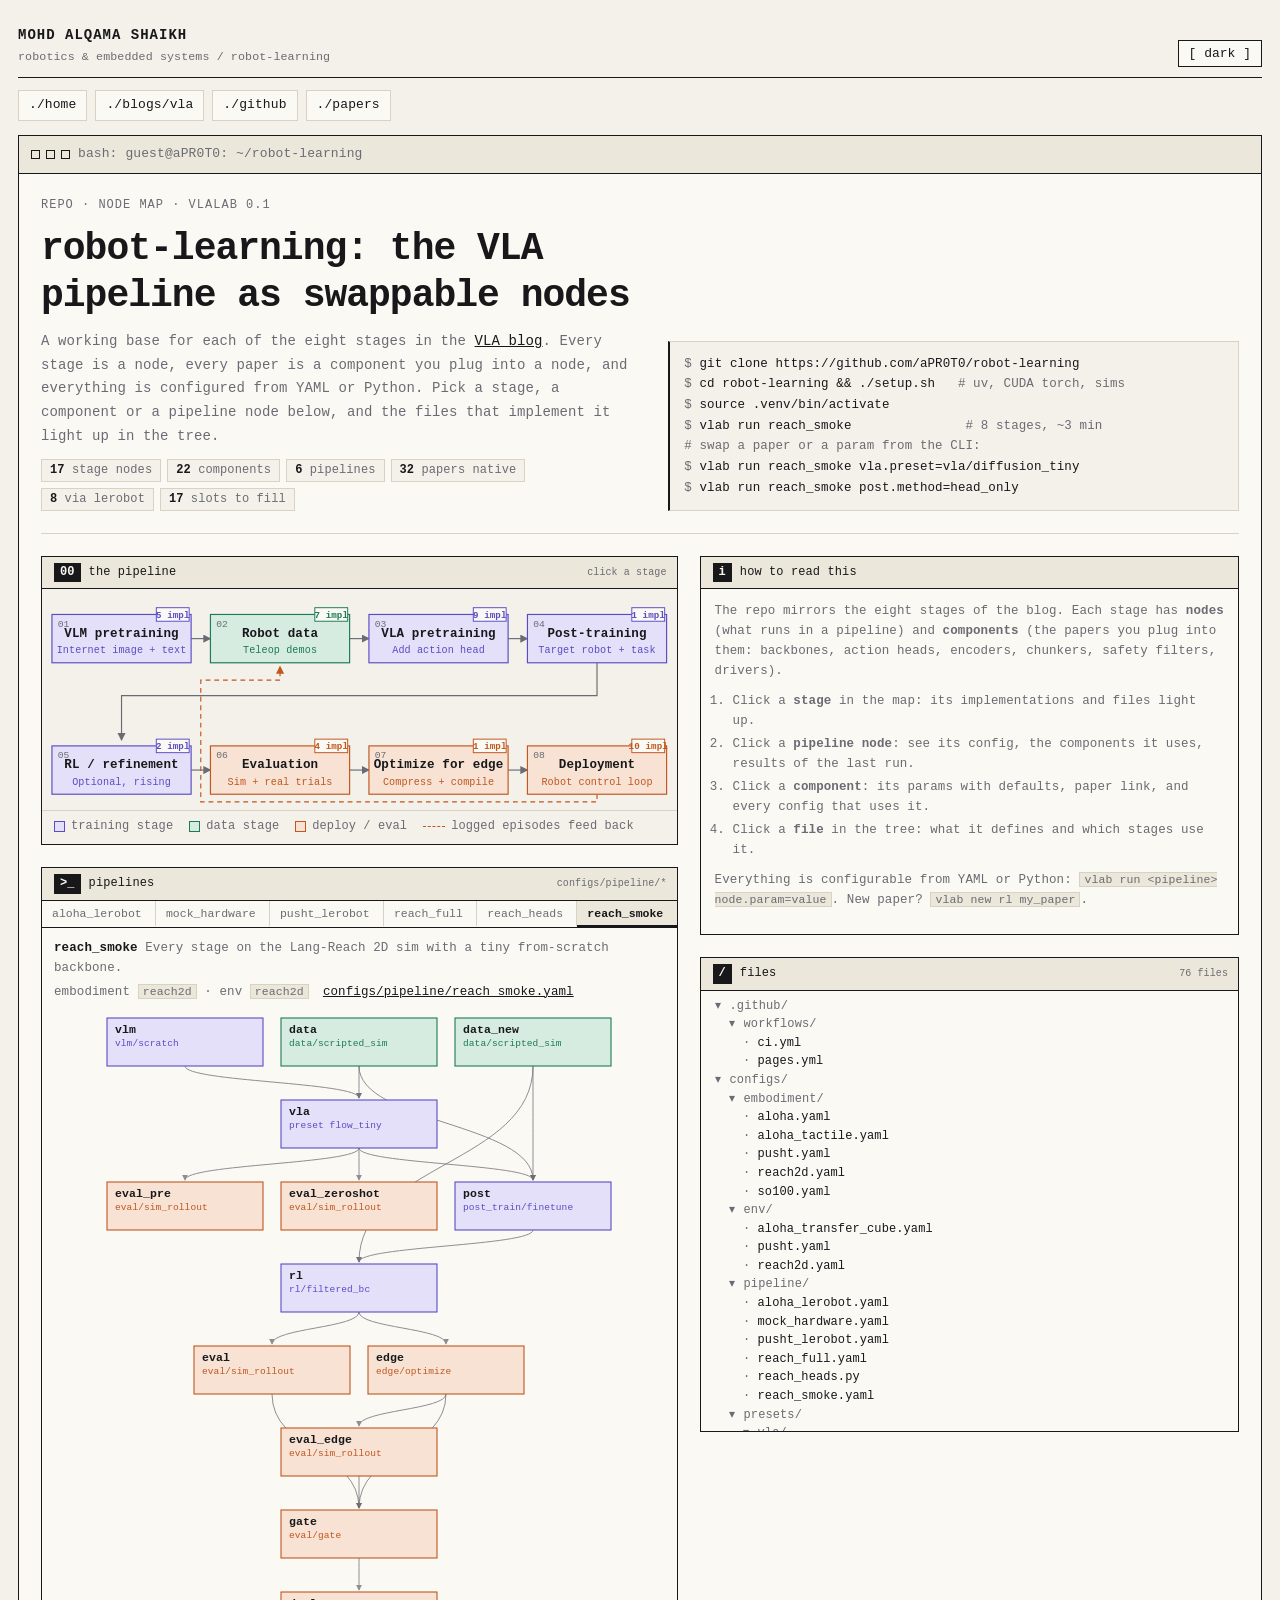
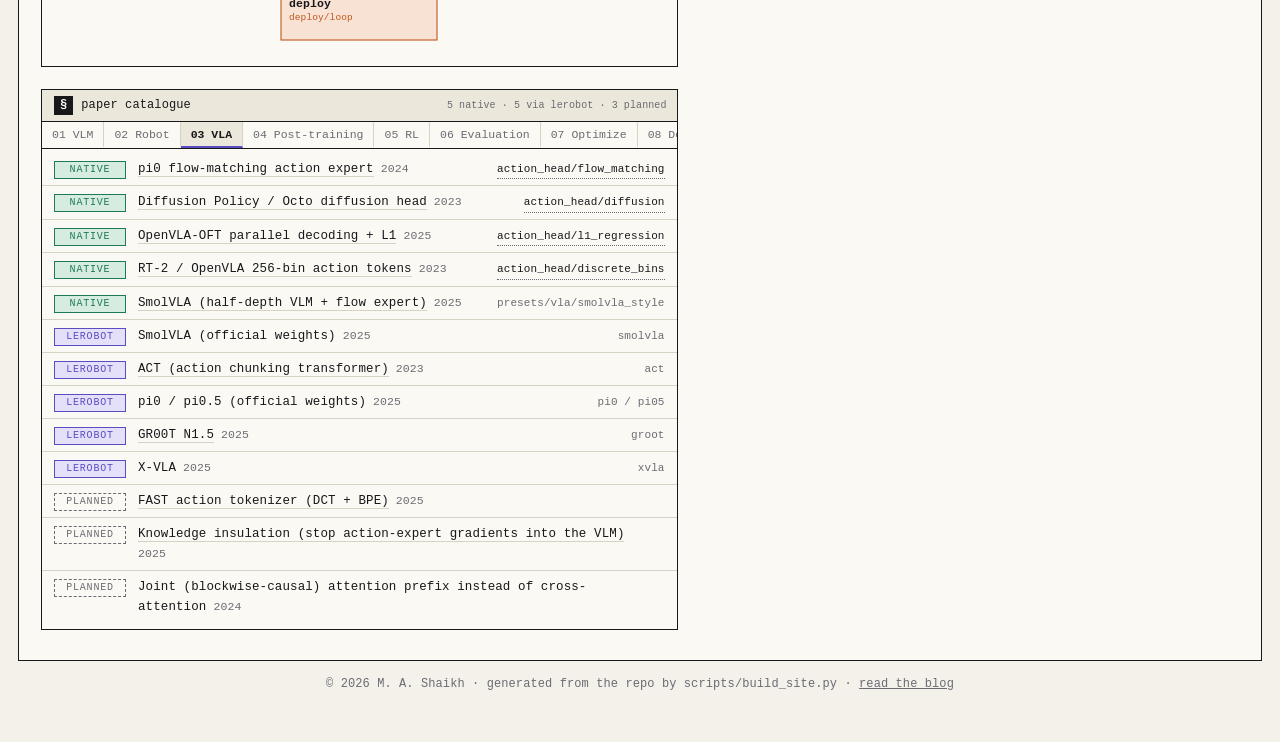
==== site/index.html @ 93f83737 "WIP: node-based VLA pipeline lab (vlalab) + node map site Eight-stage VLA pipeline from the blog as " ====
<!doctype html>
<html lang="en" data-theme="light">
<head>
  <meta charset="utf-8">
  <meta name="viewport" content="width=device-width, initial-scale=1">
  <title>robot-learning: the VLA pipeline as swappable nodes</title>
  <meta name="description" content="Node map of the robot-learning repo: every stage of the VLA pipeline, every swappable component (paper), and the files that implement it.">
  <script>(function(){var t="light";try{t=localStorage.getItem("theme")||"light"}catch(e){}document.documentElement.setAttribute("data-theme",t==="dark"?"dark":"light")})();</script>
  <link rel="stylesheet" href="style.css">
</head>
<body>
<div class="wrap">
  <header class="topbar">
    <div class="brand"><b>MOHD ALQAMA SHAIKH</b><small>robotics &amp; embedded systems / robot-learning</small></div>
    <button class="theme-btn" id="themeBtn" type="button">[ dark ]</button>
  </header>
  <nav class="nav" aria-label="pages">
    <a href="https://apr0t0.github.io/">./home</a>
    <a href="https://apr0t0.github.io/vla/">./blogs/vla</a>
    <a id="repoLink" href="https://github.com/aPR0T0/robot-learning">./github</a>
    <a href="#catalogue">./papers</a>
  </nav>

  <div class="terminal">
    <div class="term-head"><span class="dots"><i></i><i></i><i></i></span><span class="term-title">bash: guest@aPR0T0: ~/robot-learning</span></div>
    <main>
      <header class="intro">
        <div class="eyebrow">repo · node map · vlalab 0.1</div>
        <h1>robot-learning: the VLA pipeline as swappable nodes</h1>
        <p class="lede">A working base for each of the eight stages in the <a href="https://apr0t0.github.io/vla/">VLA blog</a>. Every stage is a node, every paper is a component you plug into a node, and everything is configured from YAML or Python. Pick a stage, a component or a pipeline node below, and the files that implement it light up in the tree.</p>
        <div class="quick">
          <pre class="cmd"><span class="k">$</span> git clone https://github.com/aPR0T0/robot-learning
<span class="k">$</span> cd robot-learning &amp;&amp; ./setup.sh   <span class="k"># uv, CUDA torch, sims</span>
<span class="k">$</span> source .venv/bin/activate
<span class="k">$</span> vlab run reach_smoke               <span class="k"># 8 stages, ~3 min</span>
<span class="k"># swap a paper or a param from the CLI:</span>
<span class="k">$</span> vlab run reach_smoke vla.preset=vla/diffusion_tiny
<span class="k">$</span> vlab run reach_smoke post.method=head_only</pre>
        </div>
        <div class="tags" id="stats"></div>
      </header>

      <div class="grid">
        <div class="col">
          <section class="panel" id="mapPanel">
            <div class="panel-bar"><b>00</b><span>the pipeline</span><small id="mapHint">click a stage</small></div>
            <div class="map" id="map"></div>
            <div class="legend"><span><i class="train"></i>training stage</span><span><i class="data"></i>data stage</span><span><i class="deploy"></i>deploy / eval</span><span><i class="dash"></i>logged episodes feed back</span></div>
          </section>

          <section class="panel" id="pipePanel">
            <div class="panel-bar"><b>&gt;_</b><span>pipelines</span><small>configs/pipeline/*</small></div>
            <div class="strip" id="pipeTabs" role="tablist"></div>
            <div class="pipe-head" id="pipeHead"></div>
            <div class="dag" id="dag"></div>
          </section>

          <section class="panel" id="catalogue">
            <div class="panel-bar"><b>§</b><span>paper catalogue</span><small id="catHint">docs/papers.yaml</small></div>
            <div class="strip" id="catTabs" role="tablist"></div>
            <div class="cat-body" id="catBody"></div>
          </section>
        </div>

        <aside class="col side">
          <section class="panel" id="detailPanel">
            <div class="panel-bar"><b id="detailTag">i</b><span id="detailTitle">select something</span><button class="tbtn" id="clearBtn" type="button" hidden>[ clear ]</button></div>
            <div class="detail" id="detail"></div>
          </section>
          <section class="panel" id="filesPanel">
            <div class="panel-bar"><b>/</b><span>files</span><small id="fileCount"></small></div>
            <div class="tree" id="tree"></div>
          </section>
        </aside>
      </div>
    </main>
  </div>
  <footer>© 2026 M. A. Shaikh · generated from the repo by scripts/build_site.py · <a href="https://apr0t0.github.io/vla/">read the blog</a></footer>
</div>
<script src="app.js"></script>
</body>
</html>
---- site/style.css ----
/* Site theme (apr0t0.github.io): squared, monospace, cream / near-black, 1px rules.
   Stage colours follow the pipeline graph: training (violet), data (green), deploy / eval (orange). */
:root { --mono: "IBM Plex Mono", ui-monospace, SFMono-Regular, Menlo, Consolas, monospace; }
html[data-theme="light"] {
  --bg:#f4f1ea; --panel:#fbf9f4; --panel2:#f4f1ea; --bar:#ece7db; --edge:#18181b; --line:#d8d2c4; --sel:#d9d2c0;
  --fg:#18181b; --muted:#6b6b73; --dim:#b9b3a6;
  --train:#5a4dc4; --train-fill:#e4e0fa; --data:#1d7a57; --data-fill:#d6ece1; --deploy:#c0571f; --deploy-fill:#f7e2d4;
  --core:#18181b; --core-fill:#e9e4d8;
  color-scheme: light;
}
html[data-theme="dark"] {
  --bg:#0c0c0d; --panel:#111113; --panel2:#0c0c0d; --bar:#161618; --edge:#2a2a2e; --line:#2a2a2e; --sel:#2a2a2e;
  --fg:#e7e7e2; --muted:#8b8b86; --dim:#45453f;
  --train:#a69cf7; --train-fill:#2b2750; --data:#5fc9a1; --data-fill:#173a2c; --deploy:#f28c59; --deploy-fill:#45271a;
  --core:#e7e7e2; --core-fill:#232326;
  color-scheme: dark;
}
* { box-sizing:border-box; }
html { -webkit-text-size-adjust:100%; text-size-adjust:100%; }
body { margin:0; background:var(--bg); color:var(--fg); font:14px/1.6 var(--mono); letter-spacing:.1px; -webkit-font-smoothing:antialiased; overflow-wrap:break-word; }
::selection { background:var(--sel); }
a { color:var(--fg); }
[hidden] { display:none !important; }
button { font-family:var(--mono); }
button:focus-visible, a:focus-visible, [tabindex]:focus-visible { outline:2px solid var(--fg); outline-offset:2px; }

/* chrome (same as the blog) */
.wrap { width:min(1420px, 100%); margin:auto; padding:24px 18px 46px; }
.topbar { display:flex; justify-content:space-between; align-items:flex-end; gap:16px; border-bottom:1px solid var(--edge); padding-bottom:10px; }
.brand { display:flex; flex-direction:column; gap:2px; }
.brand b { font-weight:600; letter-spacing:1px; }
.brand small { color:var(--muted); }
.theme-btn { font:13px var(--mono); color:var(--fg); background:var(--panel); border:1px solid var(--edge); border-radius:0; padding:5px 10px; cursor:pointer; white-space:nowrap; }
.theme-btn:hover { background:var(--bar); }
.nav { display:flex; flex-wrap:wrap; gap:8px; padding:12px 0 4px; }
.nav a { text-decoration:none; font-size:13px; padding:4px 10px; border:1px solid var(--line); background:var(--panel); color:var(--fg); }
.nav a:hover { border-color:var(--edge); background:var(--bar); }
.terminal { border:1px solid var(--edge); background:var(--panel); margin-top:10px; }
.term-head { display:flex; align-items:center; gap:8px; padding:8px 12px; border-bottom:1px solid var(--edge); background:var(--bar); color:var(--muted); font-size:13px; }
.dots { display:flex; gap:6px; }
.dots i { display:block; width:9px; height:9px; border:1px solid var(--edge); }
main { padding:22px 22px 30px; }
footer { color:var(--muted); font-size:12px; text-align:center; padding-top:14px; }
footer a { color:var(--muted); }

h1, h2, h3 { font-weight:600; line-height:1.25; margin:0; text-wrap:balance; }
.intro { display:grid; grid-template-columns:minmax(0, 1.05fr) minmax(0, 1fr); gap:10px 28px; padding-bottom:22px; margin-bottom:22px; border-bottom:1px solid var(--line); }
.intro > .eyebrow, .intro > h1, .intro > .lede { grid-column:1; }
.intro .quick { grid-column:2; grid-row:1 / span 4; align-self:end; min-width:0; }
.intro .tags { grid-column:1; }
.eyebrow { font-size:12px; letter-spacing:1px; text-transform:uppercase; color:var(--muted); }
.intro h1 { font-size:clamp(24px, 3.3vw, 38px); letter-spacing:-1px; }
.lede { color:var(--muted); margin:0; line-height:1.7; }
.lede a { color:var(--fg); }
.cmd { margin:0; padding:12px 14px; border:1px solid var(--line); border-left:2px solid var(--fg); background:var(--panel2); font:12.5px/1.65 var(--mono); overflow-x:auto; white-space:pre; }
.cmd .k { color:var(--muted); }
.tags { display:flex; flex-wrap:wrap; gap:6px; }
.tag { font-size:12px; color:var(--muted); border:1px solid var(--line); padding:1px 8px; background:var(--bg); }
.tag b { color:var(--fg); font-weight:600; }

/* layout */
.grid { display:grid; grid-template-columns:minmax(0, 1.18fr) minmax(0, 1fr); gap:22px; align-items:start; }
.col { display:flex; flex-direction:column; gap:22px; min-width:0; }
.side { position:sticky; top:12px; height:calc(100vh - 24px); height:calc(100dvh - 24px); }
.panel { border:1px solid var(--edge); background:var(--panel); min-width:0; display:flex; flex-direction:column; }
.panel-bar { display:flex; align-items:baseline; gap:8px; padding:6px 10px 6px 12px; border-bottom:1px solid var(--edge); background:var(--bar); font-size:12px; white-space:nowrap; min-width:0; }
.panel-bar b { font-weight:600; color:var(--panel); background:var(--c, var(--fg)); padding:0 6px; }
.panel-bar span { overflow:hidden; text-overflow:ellipsis; flex:1; min-width:0; }
.panel-bar small { color:var(--muted); overflow:hidden; text-overflow:ellipsis; }
.tbtn { font-size:12px; color:var(--fg); background:var(--panel); border:1px solid var(--line); border-radius:0; padding:1px 8px; cursor:pointer; }
.tbtn:hover { border-color:var(--edge); background:var(--bar); }
#detailPanel { flex:0 0 auto; }
#detailPanel .detail { overflow:auto; max-height:56vh; max-height:56dvh; }
#filesPanel { flex:1 1 auto; min-height:230px; }
#filesPanel .tree { overflow:auto; flex:1; min-height:0; }
.side #filesPanel { max-height:none; }

/* category colours */
.train { --c:var(--train); --cf:var(--train-fill); }
.data { --c:var(--data); --cf:var(--data-fill); }
.deploy { --c:var(--deploy); --cf:var(--deploy-fill); }
.core { --c:var(--core); --cf:var(--core-fill); }

/* stage map */
.map { padding:10px 8px 2px; background:var(--panel2); }
.map svg { display:block; width:100%; height:auto; overflow:visible; }
.mn { cursor:pointer; }
.mn rect.box { fill:var(--cf); stroke:var(--c); stroke-width:1.2; }
.mn:hover rect.box, .mn:focus rect.box, .mn.on rect.box { stroke-width:2.6; }
.mn.off { opacity:.42; }
.mn:focus { outline:none; }
.mn text { font-family:var(--mono); }
.mn .t { font-size:13px; font-weight:600; fill:var(--fg); }
.mn .s { font-size:10.5px; fill:var(--c); }
.mn .n { font-size:10px; fill:var(--muted); }
.mn .badge rect { fill:var(--panel); stroke:var(--c); }
.mn .badge text { font-size:9.5px; fill:var(--c); font-weight:600; }
.wire { stroke:var(--muted); fill:none; stroke-width:1.2; }
.fb { stroke:var(--deploy); fill:none; stroke-width:1.2; stroke-dasharray:5 4; }
.legend { display:flex; flex-wrap:wrap; gap:6px 16px; font-size:12px; color:var(--muted); padding:6px 12px 8px; background:var(--panel2); border-top:1px solid var(--line); }
.legend span { display:inline-flex; align-items:center; gap:6px; }
.legend i { width:11px; height:11px; border:1px solid; display:inline-block; }
.legend .train { background:var(--train-fill); border-color:var(--train); }
.legend .data { background:var(--data-fill); border-color:var(--data); }
.legend .deploy { background:var(--deploy-fill); border-color:var(--deploy); }
.legend .dash { width:22px; height:0; border:0; border-top:1.5px dashed var(--deploy); }

/* tabs */
.strip { display:flex; border-bottom:1px solid var(--edge); background:var(--panel); overflow-x:auto; scrollbar-width:none; }
.strip::-webkit-scrollbar { display:none; }
.strip button { flex:1 0 auto; padding:6px 10px 5px; border:0; border-right:1px solid var(--line); border-bottom:2px solid transparent; background:none; color:var(--muted); font-size:11.5px; cursor:pointer; white-space:nowrap; text-align:left; }
.strip button:last-child { border-right:0; }
.strip button:hover { color:var(--fg); background:var(--bar); }
.strip button.on { color:var(--fg); border-bottom-color:var(--c, var(--fg)); background:var(--bar); font-weight:600; }

/* pipeline DAG */
.pipe-head { padding:10px 12px 0; font-size:12.5px; color:var(--muted); display:flex; flex-wrap:wrap; gap:4px 14px; align-items:baseline; }
.pipe-head b { color:var(--fg); font-weight:600; }
.pipe-head code { font-size:11.5px; }
.dag { padding:6px 8px 12px; overflow-x:auto; }
.dag svg { display:block; margin:auto; max-width:100%; height:auto; }
.dn { cursor:pointer; }
.dn rect.box { fill:var(--cf); stroke:var(--c); stroke-width:1.1; }
.dn:hover rect.box, .dn.on rect.box { stroke-width:2.4; }
.dn.off { opacity:.35; }
.dn text { font-family:var(--mono); }
.dn .t { font-size:11.5px; font-weight:600; fill:var(--fg); }
.dn .s { font-size:9.5px; fill:var(--c); }
.dn .m { font-size:9.5px; fill:var(--fg); }
.dn .m tspan.k { fill:var(--muted); }
.edge { fill:none; stroke:var(--muted); stroke-width:1; opacity:.75; }
.edge.on { stroke:var(--fg); stroke-width:1.8; opacity:1; }
.edge.fbk { stroke:var(--deploy); stroke-dasharray:4 3; }
.elabel { font-family:var(--mono); font-size:9px; fill:var(--muted); paint-order:stroke; stroke:var(--panel); stroke-width:3px; }

/* catalogue */
.cat-body { padding:4px 0 6px; }
.prow { display:grid; grid-template-columns:72px minmax(0, 1fr) auto; gap:4px 12px; padding:6px 12px; border-bottom:1px solid var(--line); font-size:12.5px; align-items:baseline; }
.prow:last-child { border-bottom:0; }
.prow .nm a { text-decoration:none; border-bottom:1px solid var(--line); }
.prow .nm a:hover { border-bottom-color:var(--fg); }
.prow .yr { color:var(--muted); font-size:11.5px; }
.prow .key { font-size:11px; color:var(--muted); text-align:right; }
.prow .key button { all:unset; cursor:pointer; color:var(--fg); border-bottom:1px dotted var(--muted); }
.chip { display:inline-block; font-size:10px; letter-spacing:.8px; text-transform:uppercase; padding:0 6px; border:1px solid var(--c, var(--line)); color:var(--c, var(--muted)); background:var(--cf, transparent); white-space:nowrap; text-align:center; }
.chip.native { --c:var(--data); --cf:var(--data-fill); }
.chip.lerobot { --c:var(--train); --cf:var(--train-fill); }
.chip.planned { --c:var(--muted); --cf:transparent; border-style:dashed; }

/* detail */
.detail { padding:12px 14px 14px; font-size:12.5px; line-height:1.6; }
.detail h3 { font-size:15px; margin:0 0 4px; }
.detail p { margin:0 0 10px; }
.detail .meta { color:var(--muted); margin-bottom:8px; }
.detail .meta a { color:var(--fg); }
.detail .doc { color:var(--muted); white-space:pre-wrap; border-left:2px solid var(--c, var(--line)); padding:2px 0 2px 10px; margin:8px 0 12px; font-size:12px; }
.detail h4 { font-size:10.5px; letter-spacing:1px; text-transform:uppercase; color:var(--muted); margin:14px 0 6px; font-weight:600; }
.detail ul { margin:0; padding-left:0; list-style:none; }
.detail li { margin:0 0 3px; }
.linkbtn { all:unset; cursor:pointer; border-bottom:1px dotted var(--muted); }
.linkbtn:hover { border-bottom-color:var(--fg); }
.ptable { width:100%; border-collapse:collapse; font-size:11.5px; }
.ptable td { border-top:1px solid var(--line); padding:3px 6px 3px 0; vertical-align:top; }
.ptable td:first-child { font-weight:600; white-space:nowrap; }
.ptable td.ty { color:var(--muted); white-space:nowrap; max-width:150px; overflow:hidden; text-overflow:ellipsis; }
.ptable td.df { word-break:break-all; }
.ptable td.hp { color:var(--muted); }
code, .detail pre { font-family:var(--mono); font-size:11.5px; background:var(--bar); border:1px solid var(--line); }
code { padding:0 4px; }
.detail pre { padding:8px 10px; margin:0; overflow-x:auto; white-space:pre; line-height:1.5; }
.ports { display:grid; grid-template-columns:max-content 1fr; gap:2px 10px; font-size:12px; }
.ports dt { color:var(--muted); }
.ports dd { margin:0; }
.metrics { display:grid; grid-template-columns:repeat(auto-fill, minmax(118px, 1fr)); gap:6px; }
.metric { border:1px solid var(--line); border-left:2px solid var(--c, var(--fg)); padding:4px 8px; background:var(--panel2); }
.metric small { display:block; color:var(--muted); font-size:10.5px; overflow:hidden; text-overflow:ellipsis; white-space:nowrap; }
.metric b { font-weight:600; font-size:13px; }
.empty { color:var(--muted); }
.empty ol { padding-left:18px; margin:6px 0 0; }

/* file tree */
.tree { font-size:12px; line-height:1.55; padding:6px 0 10px; }
.tree .row { display:flex; align-items:center; gap:6px; padding:0 10px 0 calc(10px + var(--d) * 14px); cursor:pointer; white-space:nowrap; border-left:3px solid transparent; }
.tree .row:hover { background:var(--bar); }
.tree .dir { color:var(--muted); cursor:default; }
.tree .dir:hover { background:none; }
.tree .row .ic { width:10px; color:var(--muted); flex:0 0 auto; text-align:center; }
.tree .row .nm { overflow:hidden; text-overflow:ellipsis; }
.tree .row .why { margin-left:auto; color:var(--muted); font-size:10.5px; overflow:hidden; text-overflow:ellipsis; max-width:45%; }
.tree.sel .row.file:not(.hl):not(.rel) { color:var(--dim); }
.tree.sel .row.dir:not(.has) { color:var(--dim); }
.tree .row.hl { background:var(--cf); border-left-color:var(--c); color:var(--fg); font-weight:600; }
.tree .row.rel { border-left-color:var(--c); color:var(--fg); }
.tree .row.rel .ic, .tree .row.hl .ic { color:var(--c); }
.tree .row.cur { outline:1px dashed var(--fg); outline-offset:-1px; }

@media (max-width:1060px) {
  .grid { grid-template-columns:minmax(0, 1fr); }
  .side { position:static; height:auto; }
  #filesPanel .tree { max-height:60vh; }
  .intro { grid-template-columns:minmax(0, 1fr); }
  .intro .quick { grid-column:1; grid-row:auto; }
}
@media (max-width:600px) {
  .wrap { padding:14px 10px 30px; }
  main { padding:16px 12px 22px; }
  .prow { grid-template-columns:62px minmax(0, 1fr); }
  .prow .key { grid-column:2; text-align:left; }
}
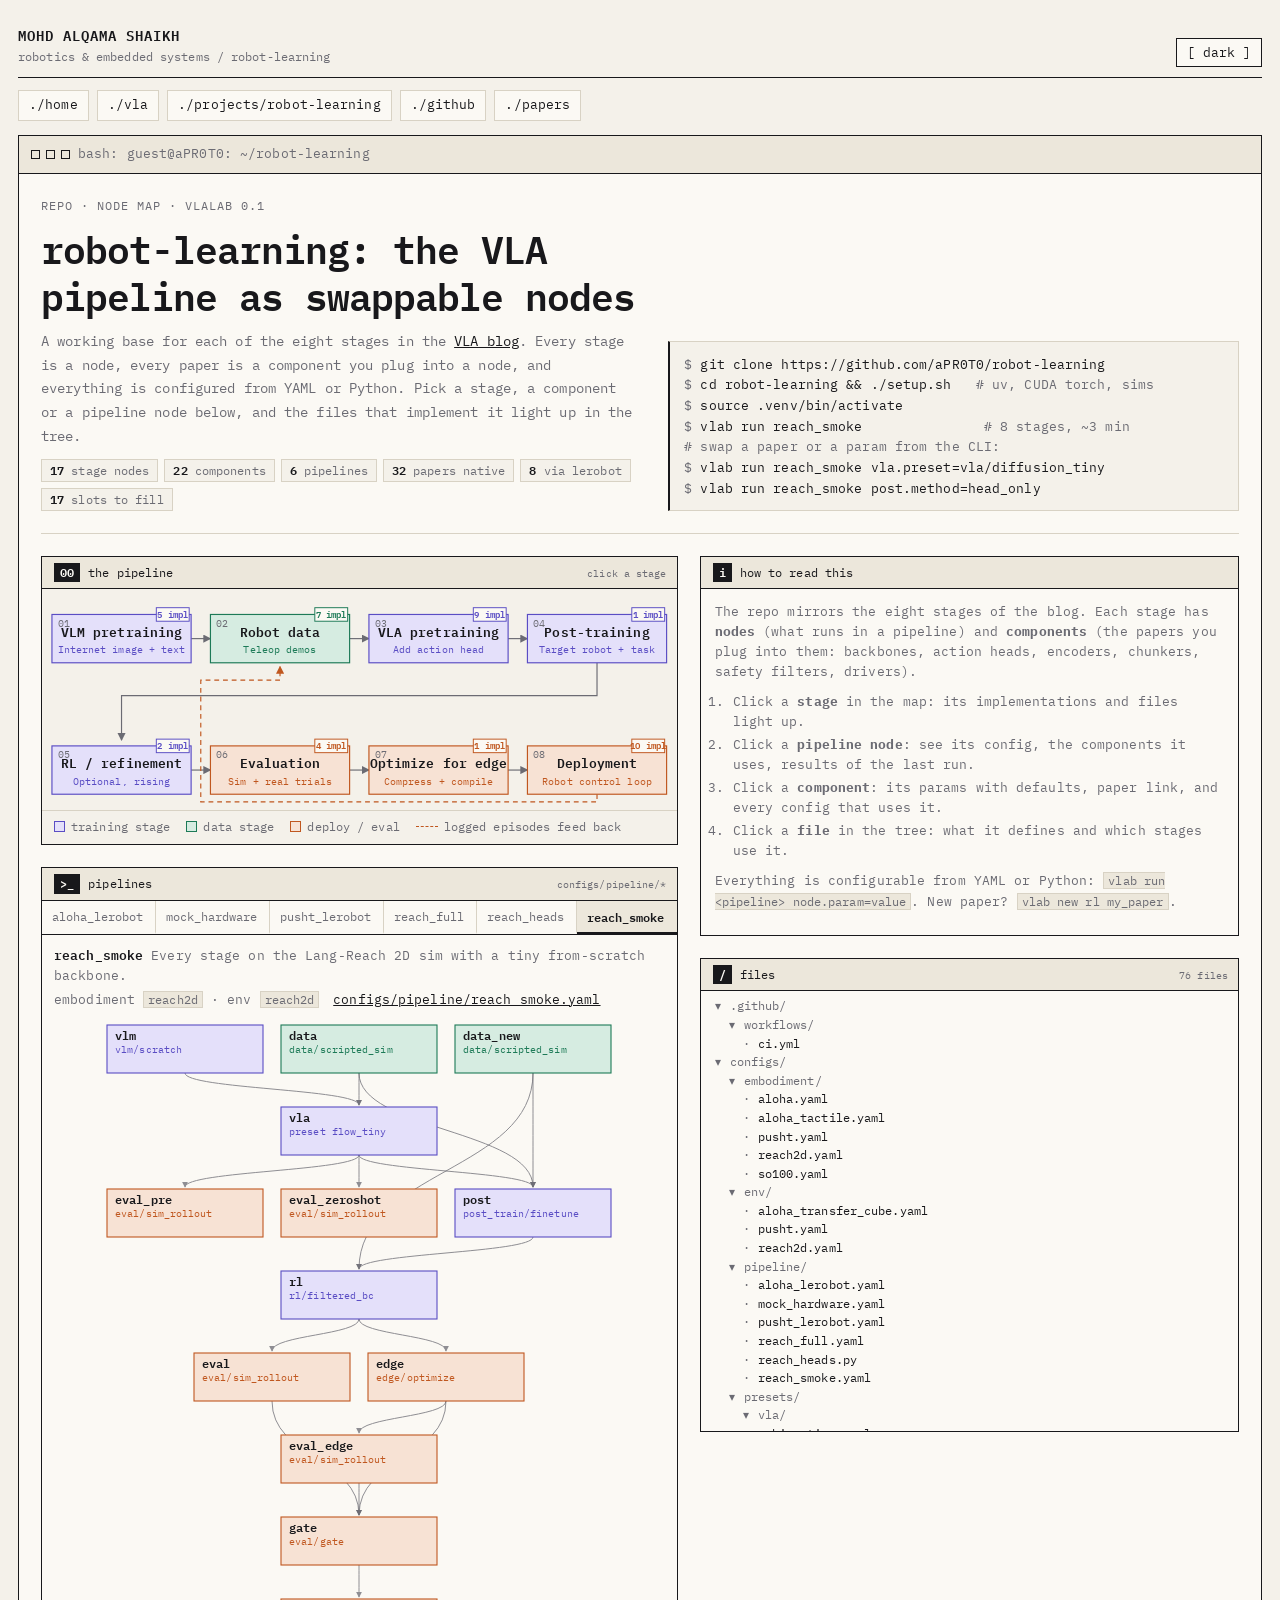
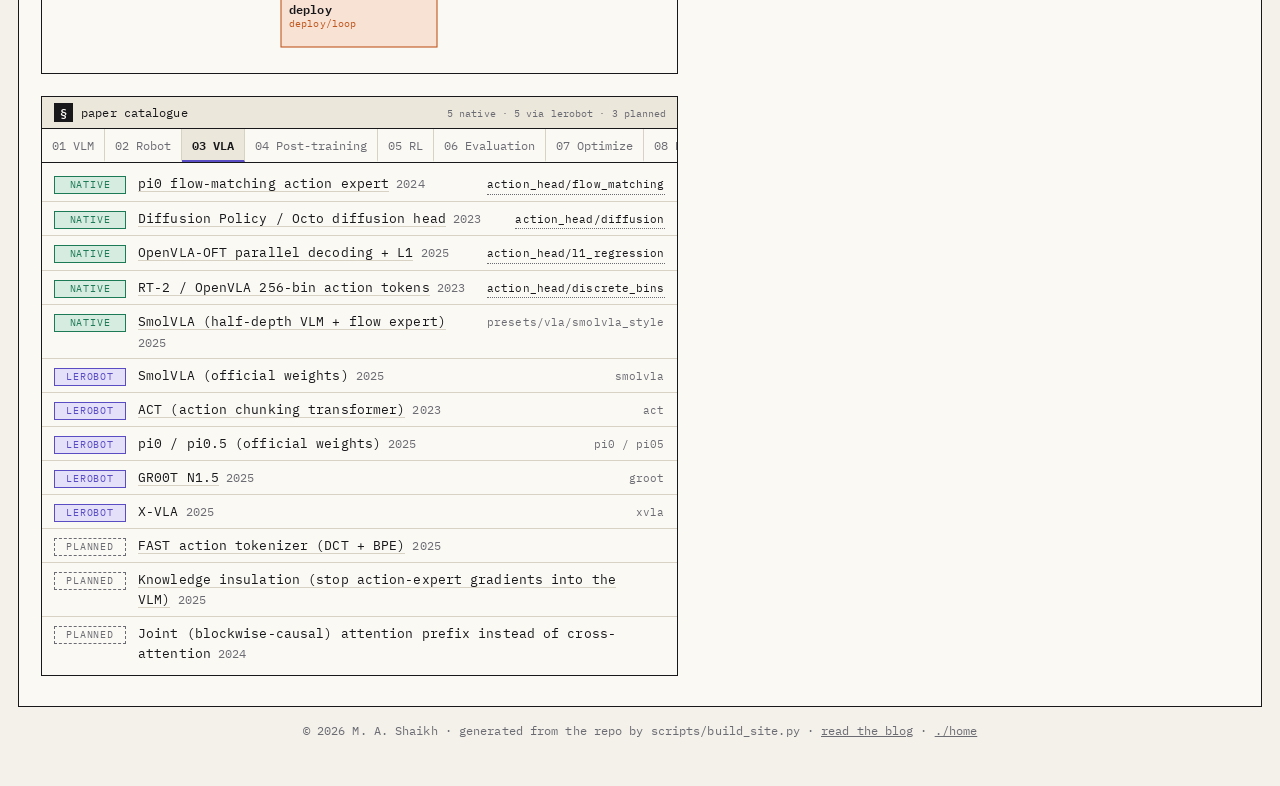
==== commit 606af8a0: "Publish the node map under apr0t0.github.io/robot-learning The page is served from the apr0t0.github" ====
--- a/site/index.html
+++ b/site/index.html
@@ -6,6 +6,10 @@
   <title>robot-learning: the VLA pipeline as swappable nodes</title>
   <meta name="description" content="Node map of the robot-learning repo: every stage of the VLA pipeline, every swappable component (paper), and the files that implement it.">
   <script>(function(){var t="light";try{t=localStorage.getItem("theme")||"light"}catch(e){}document.documentElement.setAttribute("data-theme",t==="dark"?"dark":"light")})();</script>
+  <link rel="icon" href="/favicon.jpeg" type="image/jpeg">
+  <link rel="preconnect" href="https://fonts.googleapis.com">
+  <link rel="preconnect" href="https://fonts.gstatic.com" crossorigin>
+  <link rel="stylesheet" href="https://fonts.googleapis.com/css2?family=IBM+Plex+Mono:wght@400;500;600&display=swap">
   <link rel="stylesheet" href="style.css">
 </head>
 <body>
@@ -15,8 +19,9 @@
     <button class="theme-btn" id="themeBtn" type="button">[ dark ]</button>
   </header>
   <nav class="nav" aria-label="pages">
-    <a href="https://apr0t0.github.io/">./home</a>
-    <a href="https://apr0t0.github.io/vla/">./blogs/vla</a>
+    <a href="/">./home</a>
+    <a href="/vla/">./vla</a>
+    <a href="/#projects/robot-learning">./projects/robot-learning</a>
     <a id="repoLink" href="https://github.com/aPR0T0/robot-learning">./github</a>
     <a href="#catalogue">./papers</a>
   </nav>
@@ -27,7 +32,7 @@
       <header class="intro">
         <div class="eyebrow">repo · node map · vlalab 0.1</div>
         <h1>robot-learning: the VLA pipeline as swappable nodes</h1>
-        <p class="lede">A working base for each of the eight stages in the <a href="https://apr0t0.github.io/vla/">VLA blog</a>. Every stage is a node, every paper is a component you plug into a node, and everything is configured from YAML or Python. Pick a stage, a component or a pipeline node below, and the files that implement it light up in the tree.</p>
+        <p class="lede">A working base for each of the eight stages in the <a href="/vla/">VLA blog</a>. Every stage is a node, every paper is a component you plug into a node, and everything is configured from YAML or Python. Pick a stage, a component or a pipeline node below, and the files that implement it light up in the tree.</p>
         <div class="quick">
           <pre class="cmd"><span class="k">$</span> git clone https://github.com/aPR0T0/robot-learning
 <span class="k">$</span> cd robot-learning &amp;&amp; ./setup.sh   <span class="k"># uv, CUDA torch, sims</span>
@@ -75,7 +80,7 @@
       </div>
     </main>
   </div>
-  <footer>© 2026 M. A. Shaikh · generated from the repo by scripts/build_site.py · <a href="https://apr0t0.github.io/vla/">read the blog</a></footer>
+  <footer>© 2026 M. A. Shaikh · generated from the repo by scripts/build_site.py · <a href="/vla/">read the blog</a> · <a href="/">./home</a></footer>
 </div>
 <script src="app.js"></script>
 </body>
